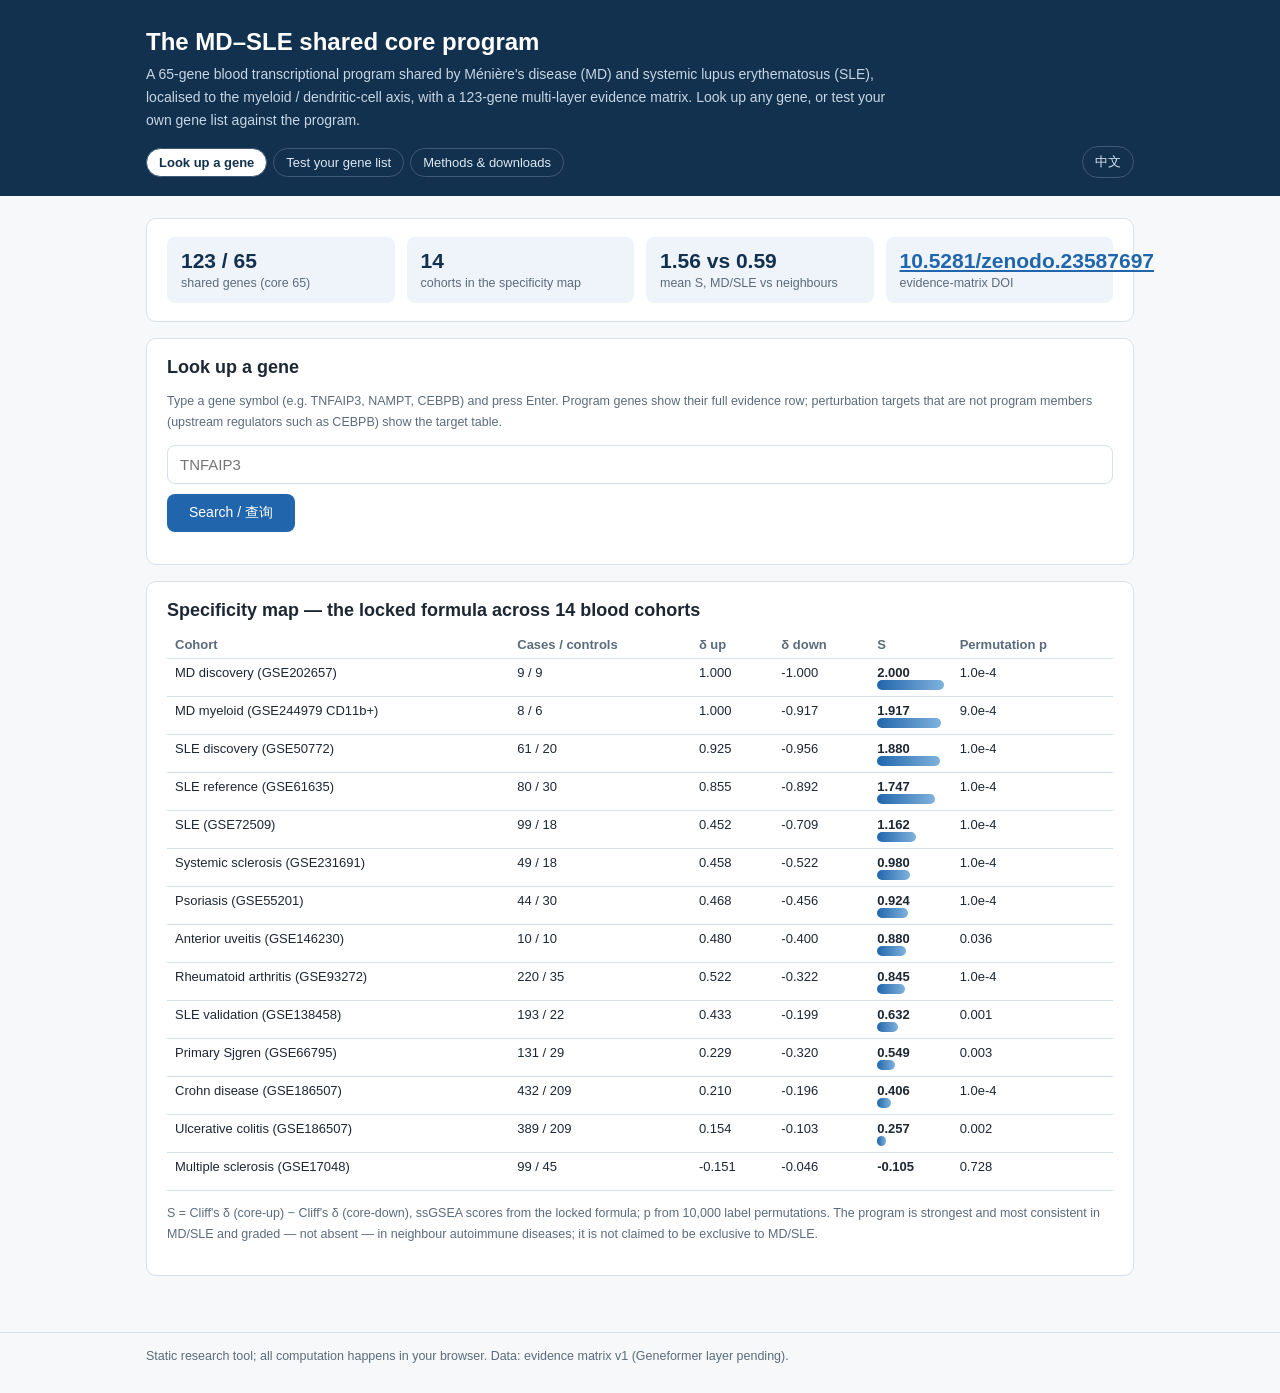
==== index.html @ d8c7081f "MD-SLE shared program explorer: gene lookup + list test + methods (data v1, Zenodo 10.5281/zenodo.23" ====
<!DOCTYPE html>
<html lang="en">
<head>
<meta charset="utf-8">
<meta name="viewport" content="width=device-width, initial-scale=1">
<title>MD–SLE Shared Core Program — Gene Lookup & Evidence Matrix</title>
<link rel="stylesheet" href="style.css?v=1">
</head>
<body>
<header>
  <div class="wrap">
    <h1 data-i18n="title">The MD–SLE shared core program</h1>
    <p data-i18n="subtitle"></p>
    <nav>
      <a href="index.html" class="on" data-i18n="nav_lookup"></a>
      <a href="analyze.html" data-i18n="nav_analyze"></a>
      <a href="methods.html" data-i18n="nav_methods"></a>
      <span class="sp"></span>
      <button class="langbtn" id="langbtn" onclick="toggleLang()">中文</button>
    </nav>
  </div>
</header>
<main>
  <div class="wrap">
    <div class="card">
      <div class="stats">
        <div class="stat"><b>123 / 65</b><span data-i18n="s_genes"></span></div>
        <div class="stat"><b>14</b><span data-i18n="s_map"></span></div>
        <div class="stat"><b>1.56 vs 0.59</b><span data-i18n="s_gap"></span></div>
        <div class="stat"><b><a href="https://doi.org/10.5281/zenodo.23587697">10.5281/zenodo.23587697</a></b><span data-i18n="s_doi"></span></div>
      </div>
    </div>
    <div class="card">
      <h2 data-i18n="lookup_h"></h2>
      <p class="small" data-i18n="lookup_hint"></p>
      <input type="text" id="gene" placeholder="TNFAIP3" onkeydown="if(event.key==='Enter')lookup()">
      <button class="go" onclick="lookup()">Search / 查询</button>
      <div id="geneout" style="margin-top:14px"></div>
    </div>
    <div class="card">
      <h2 data-i18n="map_h"></h2>
      <table>
        <thead><tr>
          <th data-i18n="th_cohort"></th><th data-i18n="th_n"></th><th data-i18n="th_dup"></th>
          <th data-i18n="th_ddn"></th><th data-i18n="th_S"></th><th data-i18n="th_p"></th>
        </tr></thead>
        <tbody id="maptbody"></tbody>
      </table>
      <p class="small" data-i18n="map_note"></p>
    </div>
  </div>
</main>
<footer>
  <div class="wrap"><span data-i18n="foot"></span></div>
</footer>
<script src="data.js?v=1"></script>
<script src="app.js?v=1"></script>
<script>window.rerender = function(){ renderMap(); }; renderMap();</script>
</body>
</html>
---- style.css ----
:root{--ink:#1d2733;--mut:#5b6b7c;--acc:#2166ac;--acc2:#b2182b;--line:#d8e0e8;--bg:#f6f8fa;--card:#fff}
*{box-sizing:border-box}
body{margin:0;font-family:-apple-system,"Segoe UI",Roboto,"Helvetica Neue",Arial,sans-serif;color:var(--ink);background:var(--bg)}
header{background:#12314e;color:#fff;padding:26px 20px 18px}
.wrap{max-width:1020px;margin:0 auto;padding:0 16px}
header h1{margin:0 0 6px;font-size:24px;line-height:1.3}
header p{margin:0;color:#c7d6e4;font-size:14px;max-width:760px}
nav{display:flex;gap:6px;flex-wrap:wrap;margin-top:14px;align-items:center}
nav a{color:#dce8f2;text-decoration:none;padding:6px 12px;border:1px solid #3d5a76;border-radius:16px;font-size:13px}
nav a.on{background:#fff;color:#12314e;font-weight:600}
nav .sp{flex:1}
.langbtn{background:transparent;border:1px solid #3d5a76;color:#dce8f2;border-radius:16px;padding:6px 12px;cursor:pointer;font-size:13px}
main{padding:22px 0 40px}
.card{background:var(--card);border:1px solid var(--line);border-radius:10px;padding:18px 20px;margin-bottom:16px}
.card h2{margin:0 0 10px;font-size:18px}
.card h3{margin:16px 0 8px;font-size:15px}
p,li{font-size:14px;line-height:1.65}
.small{font-size:12.5px;color:var(--mut)}
.stats{display:flex;gap:12px;flex-wrap:wrap}
.stat{flex:1;min-width:150px;background:#eef4fa;border-radius:8px;padding:12px 14px}
.stat b{display:block;font-size:21px;color:#12314e}
.stat span{font-size:12.5px;color:var(--mut)}
input[type=text]{width:100%;padding:10px 12px;border:1px solid var(--line);border-radius:8px;font-size:15px}
textarea{width:100%;min-height:110px;padding:10px 12px;border:1px solid var(--line);border-radius:8px;font-family:ui-monospace,Menlo,Consolas,monospace;font-size:13px}
button.go{background:var(--acc);color:#fff;border:0;border-radius:8px;padding:10px 22px;font-size:14px;cursor:pointer;margin-top:10px}
button.go:hover{background:#1a5288}
.cols{display:flex;gap:14px;flex-wrap:wrap}.cols>div{flex:1;min-width:260px}
table{border-collapse:collapse;width:100%;font-size:13px}
th,td{border-bottom:1px solid var(--line);padding:6px 8px;text-align:left;vertical-align:top}
th{color:var(--mut);font-weight:600}
.badge{display:inline-block;border-radius:10px;padding:1px 9px;font-size:12px;margin-right:5px;background:#eef4fa;color:#12314e;border:1px solid var(--line)}
.b-up{background:#fdeeee;color:var(--acc2);border-color:#f0caca}
.b-dn{background:#eaf1fb;color:var(--acc);border-color:#c4d7ee}
.kv{display:grid;grid-template-columns:repeat(auto-fill,minmax(300px,1fr));gap:4px 26px}
.kv div{font-size:13.5px;padding:5px 0;border-bottom:1px dotted var(--line)}
.kv b{color:var(--mut);font-weight:600;margin-right:8px}
.neg{color:var(--acc2)} .pos{color:#1a7a33}
footer{border-top:1px solid var(--line);padding:16px 0 30px;color:var(--mut);font-size:12.5px}
a{color:var(--acc)}
.bar{height:10px;background:linear-gradient(90deg,var(--acc),#7fb2dd);border-radius:5px}
code{background:#eef2f6;padding:1px 5px;border-radius:4px;font-size:12.5px}
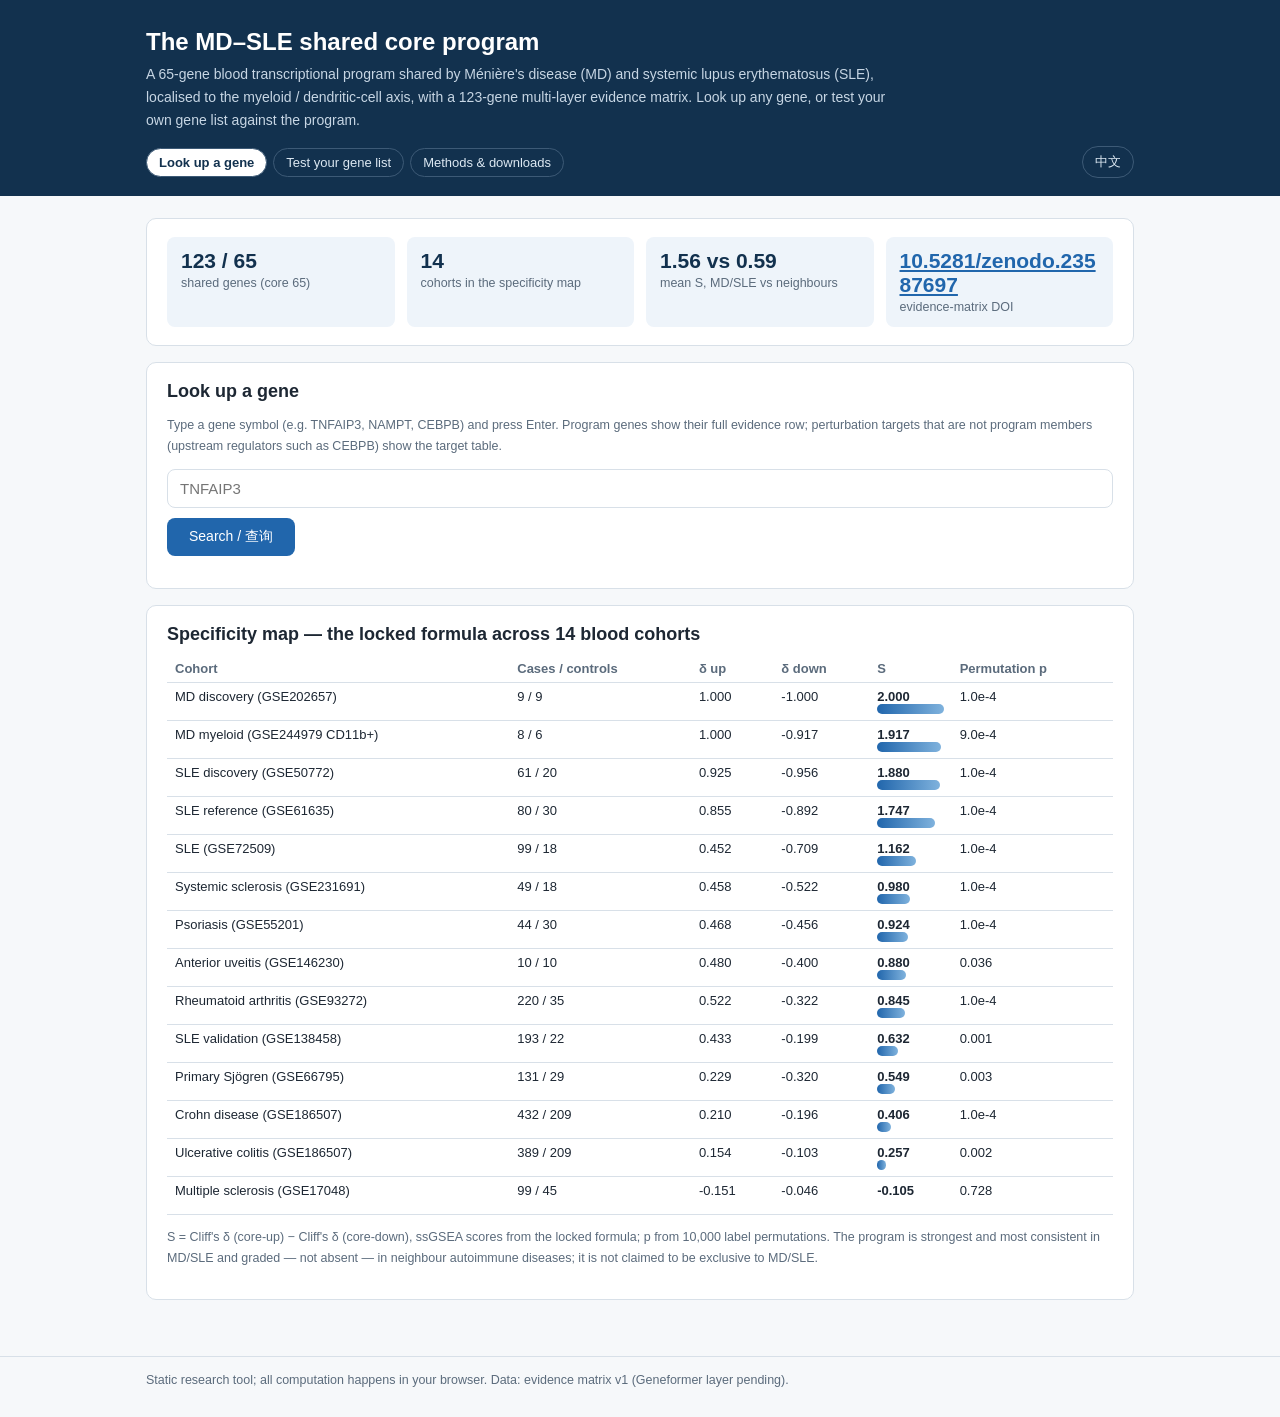
==== commit 2343e772: "Fix acceptance findings: UTF-8 locale for data build (Sjögren), DOI card overflow, enum humanisation" ====
--- a/index.html
+++ b/index.html
@@ -4,7 +4,7 @@
 <meta charset="utf-8">
 <meta name="viewport" content="width=device-width, initial-scale=1">
 <title>MD–SLE Shared Core Program — Gene Lookup & Evidence Matrix</title>
-<link rel="stylesheet" href="style.css?v=1">
+<link rel="stylesheet" href="style.css?v=2">
 </head>
 <body>
 <header>
@@ -53,8 +53,8 @@
 <footer>
   <div class="wrap"><span data-i18n="foot"></span></div>
 </footer>
-<script src="data.js?v=1"></script>
-<script src="app.js?v=1"></script>
-<script>window.rerender = function(){ renderMap(); }; renderMap();</script>
+<script src="data.js?v=2"></script>
+<script src="app.js?v=2"></script>
+<script>window.rerender = function(){ renderMap(); const g = document.getElementById("gene"); if (g && g.value.trim()) lookup(); }; renderMap();</script>
 </body>
 </html>
--- a/style.css
+++ b/style.css
@@ -18,7 +18,8 @@
 .small{font-size:12.5px;color:var(--mut)}
 .stats{display:flex;gap:12px;flex-wrap:wrap}
 .stat{flex:1;min-width:150px;background:#eef4fa;border-radius:8px;padding:12px 14px}
-.stat b{display:block;font-size:21px;color:#12314e}
+.stat b{display:block;font-size:21px;color:#12314e;overflow-wrap:anywhere}
+td:last-child{white-space:nowrap}
 .stat span{font-size:12.5px;color:var(--mut)}
 input[type=text]{width:100%;padding:10px 12px;border:1px solid var(--line);border-radius:8px;font-size:15px}
 textarea{width:100%;min-height:110px;padding:10px 12px;border:1px solid var(--line);border-radius:8px;font-family:ui-monospace,Menlo,Consolas,monospace;font-size:13px}
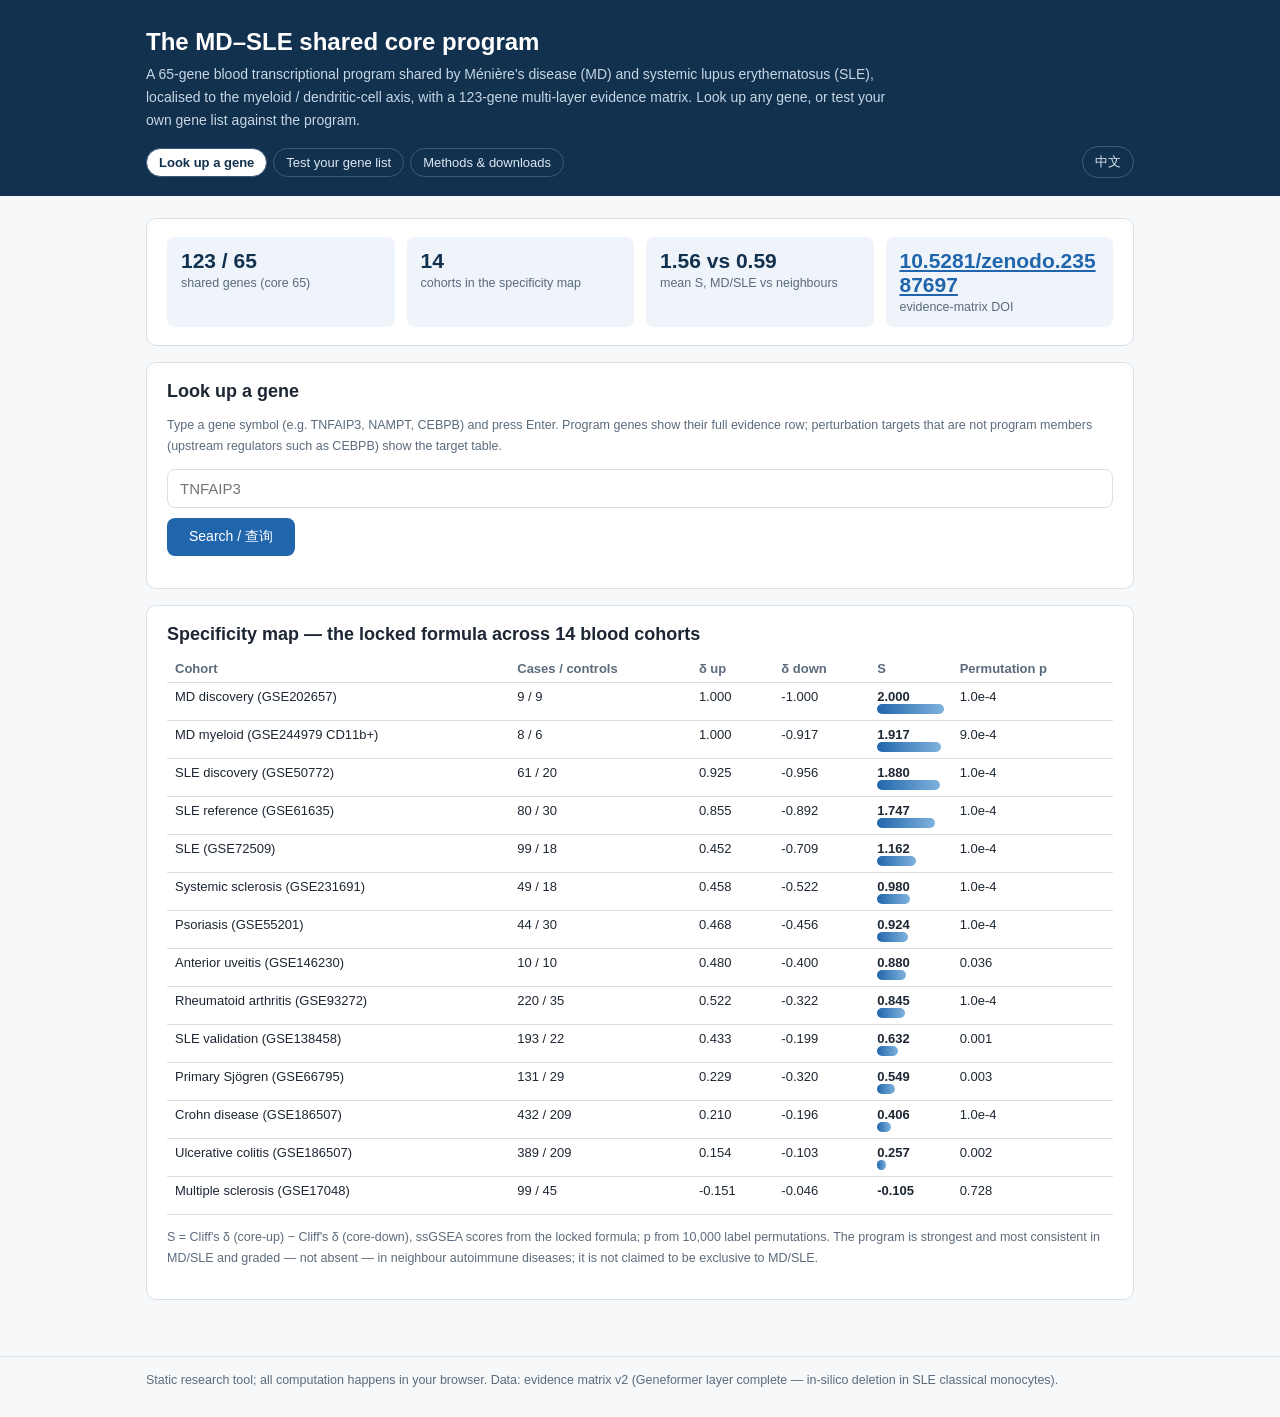
==== commit 1f93b47a: "Fill Geneformer layer: in-silico deletion impact in SLE classical monocytes (CEBPB 40.28%, TNFAIP3 3" ====
--- a/index.html
+++ b/index.html
@@ -4,7 +4,7 @@
 <meta charset="utf-8">
 <meta name="viewport" content="width=device-width, initial-scale=1">
 <title>MD–SLE Shared Core Program — Gene Lookup & Evidence Matrix</title>
-<link rel="stylesheet" href="style.css?v=2">
+<link rel="stylesheet" href="style.css?v=3">
 </head>
 <body>
 <header>
@@ -53,8 +53,8 @@
 <footer>
   <div class="wrap"><span data-i18n="foot"></span></div>
 </footer>
-<script src="data.js?v=2"></script>
-<script src="app.js?v=2"></script>
+<script src="data.js?v=3"></script>
+<script src="app.js?v=3"></script>
 <script>window.rerender = function(){ renderMap(); const g = document.getElementById("gene"); if (g && g.value.trim()) lookup(); }; renderMap();</script>
 </body>
 </html>
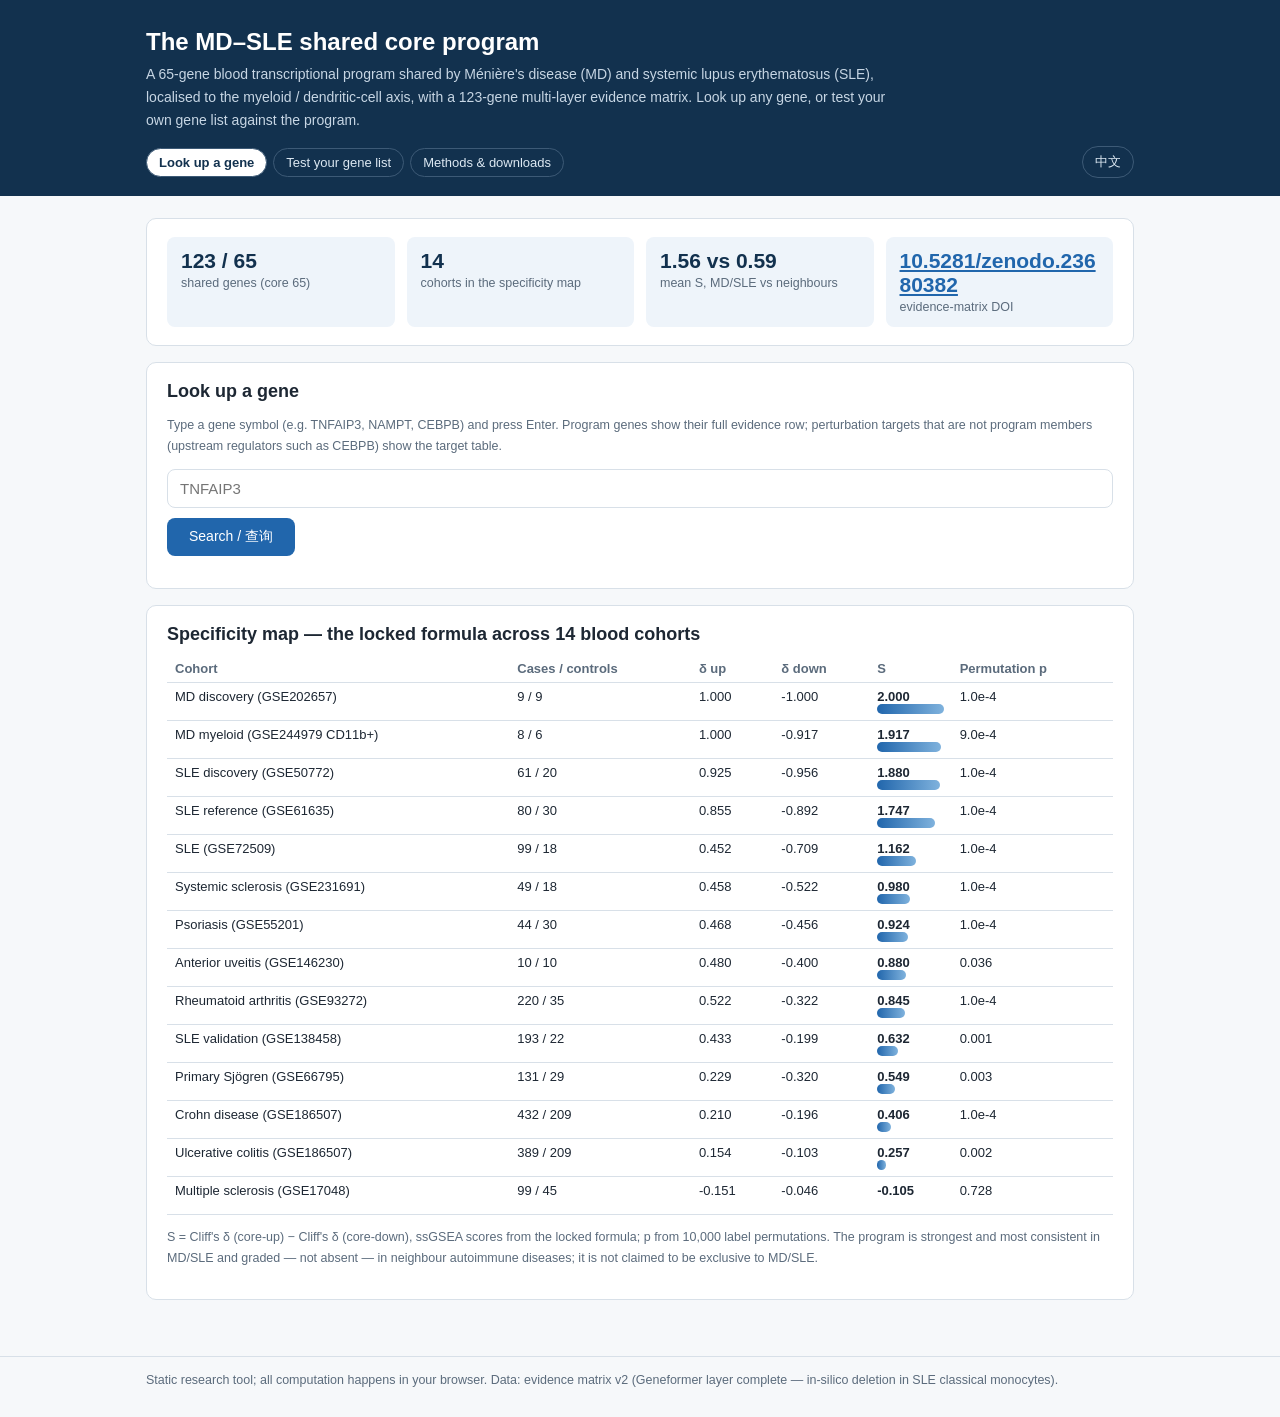
==== commit 1a578db6: "Fix stale v1 labels: homepage/methods DOI v1 -> v2 (23680382), download label 123x38 -> v2 columns p" ====
--- a/index.html
+++ b/index.html
@@ -27,7 +27,7 @@
         <div class="stat"><b>123 / 65</b><span data-i18n="s_genes"></span></div>
         <div class="stat"><b>14</b><span data-i18n="s_map"></span></div>
         <div class="stat"><b>1.56 vs 0.59</b><span data-i18n="s_gap"></span></div>
-        <div class="stat"><b><a href="https://doi.org/10.5281/zenodo.23587697">10.5281/zenodo.23587697</a></b><span data-i18n="s_doi"></span></div>
+        <div class="stat"><b><a href="https://doi.org/10.5281/zenodo.23680382">10.5281/zenodo.23680382</a></b><span data-i18n="s_doi"></span></div>
       </div>
     </div>
     <div class="card">
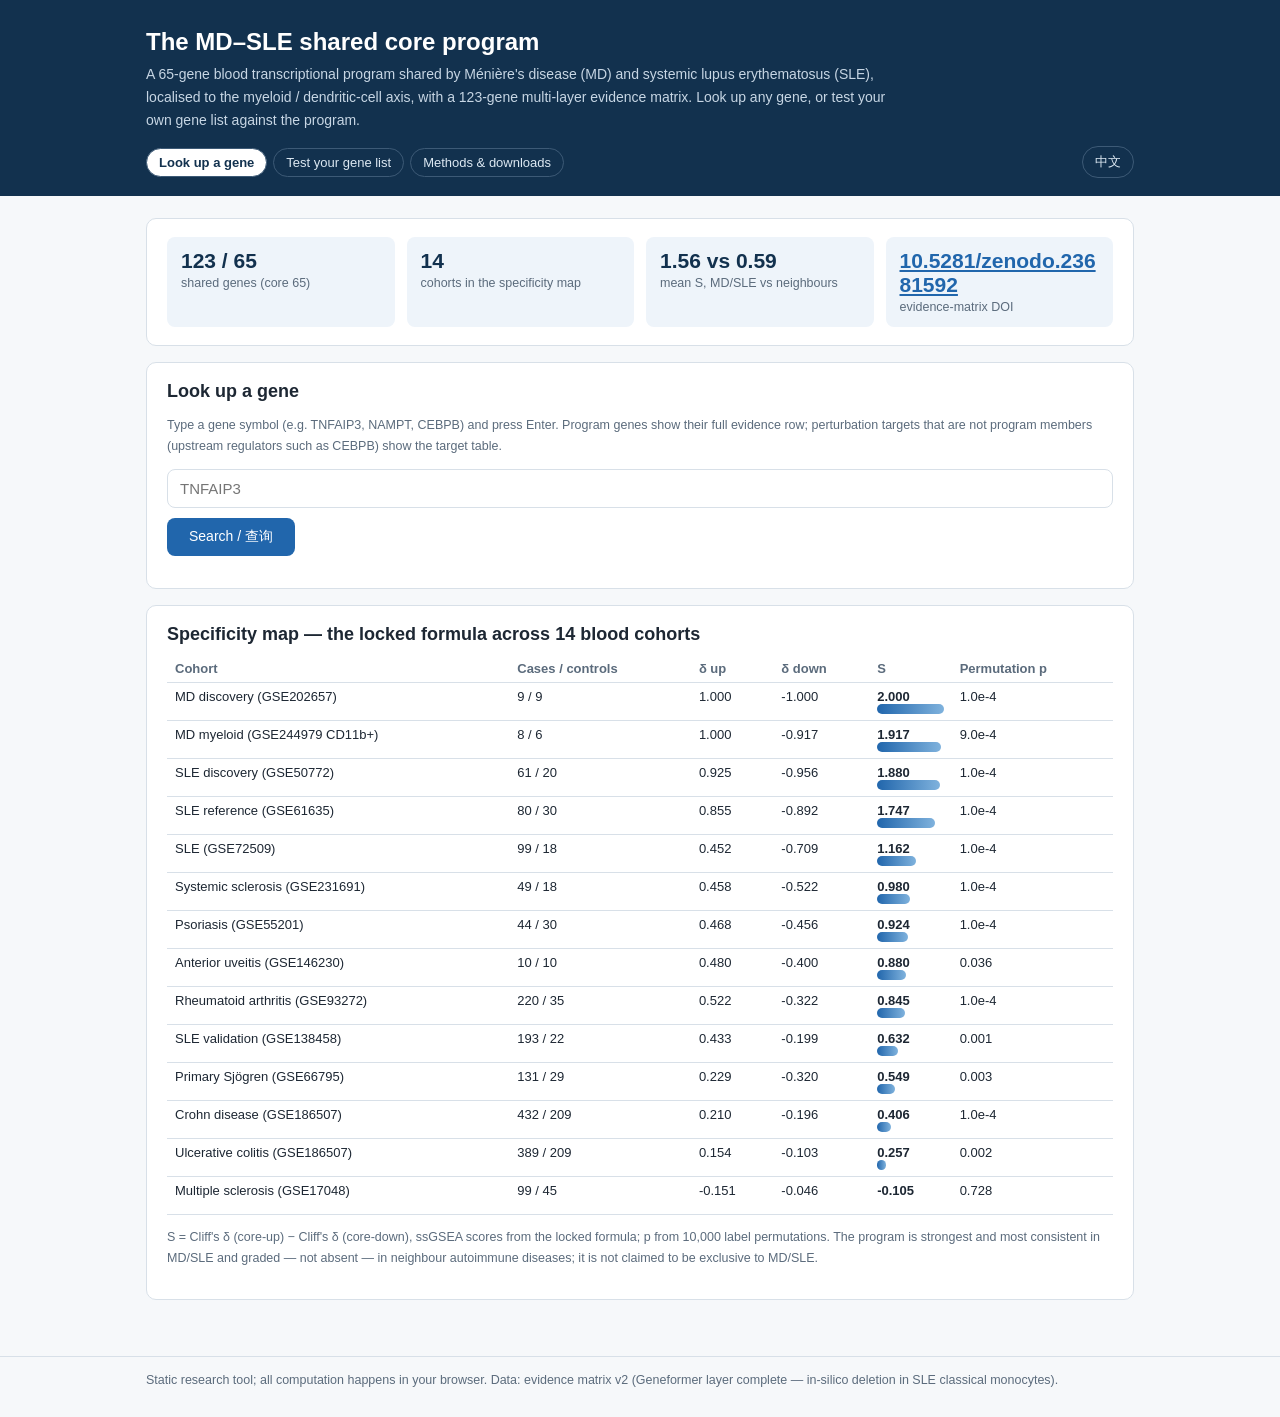
==== commit 1c27198a: "Point archive DOI to Zenodo v3 (10.5281/zenodo.23681592; geneformer_status corrected)" ====
--- a/index.html
+++ b/index.html
@@ -27,7 +27,7 @@
         <div class="stat"><b>123 / 65</b><span data-i18n="s_genes"></span></div>
         <div class="stat"><b>14</b><span data-i18n="s_map"></span></div>
         <div class="stat"><b>1.56 vs 0.59</b><span data-i18n="s_gap"></span></div>
-        <div class="stat"><b><a href="https://doi.org/10.5281/zenodo.23680382">10.5281/zenodo.23680382</a></b><span data-i18n="s_doi"></span></div>
+        <div class="stat"><b><a href="https://doi.org/10.5281/zenodo.23681592">10.5281/zenodo.23681592</a></b><span data-i18n="s_doi"></span></div>
       </div>
     </div>
     <div class="card">
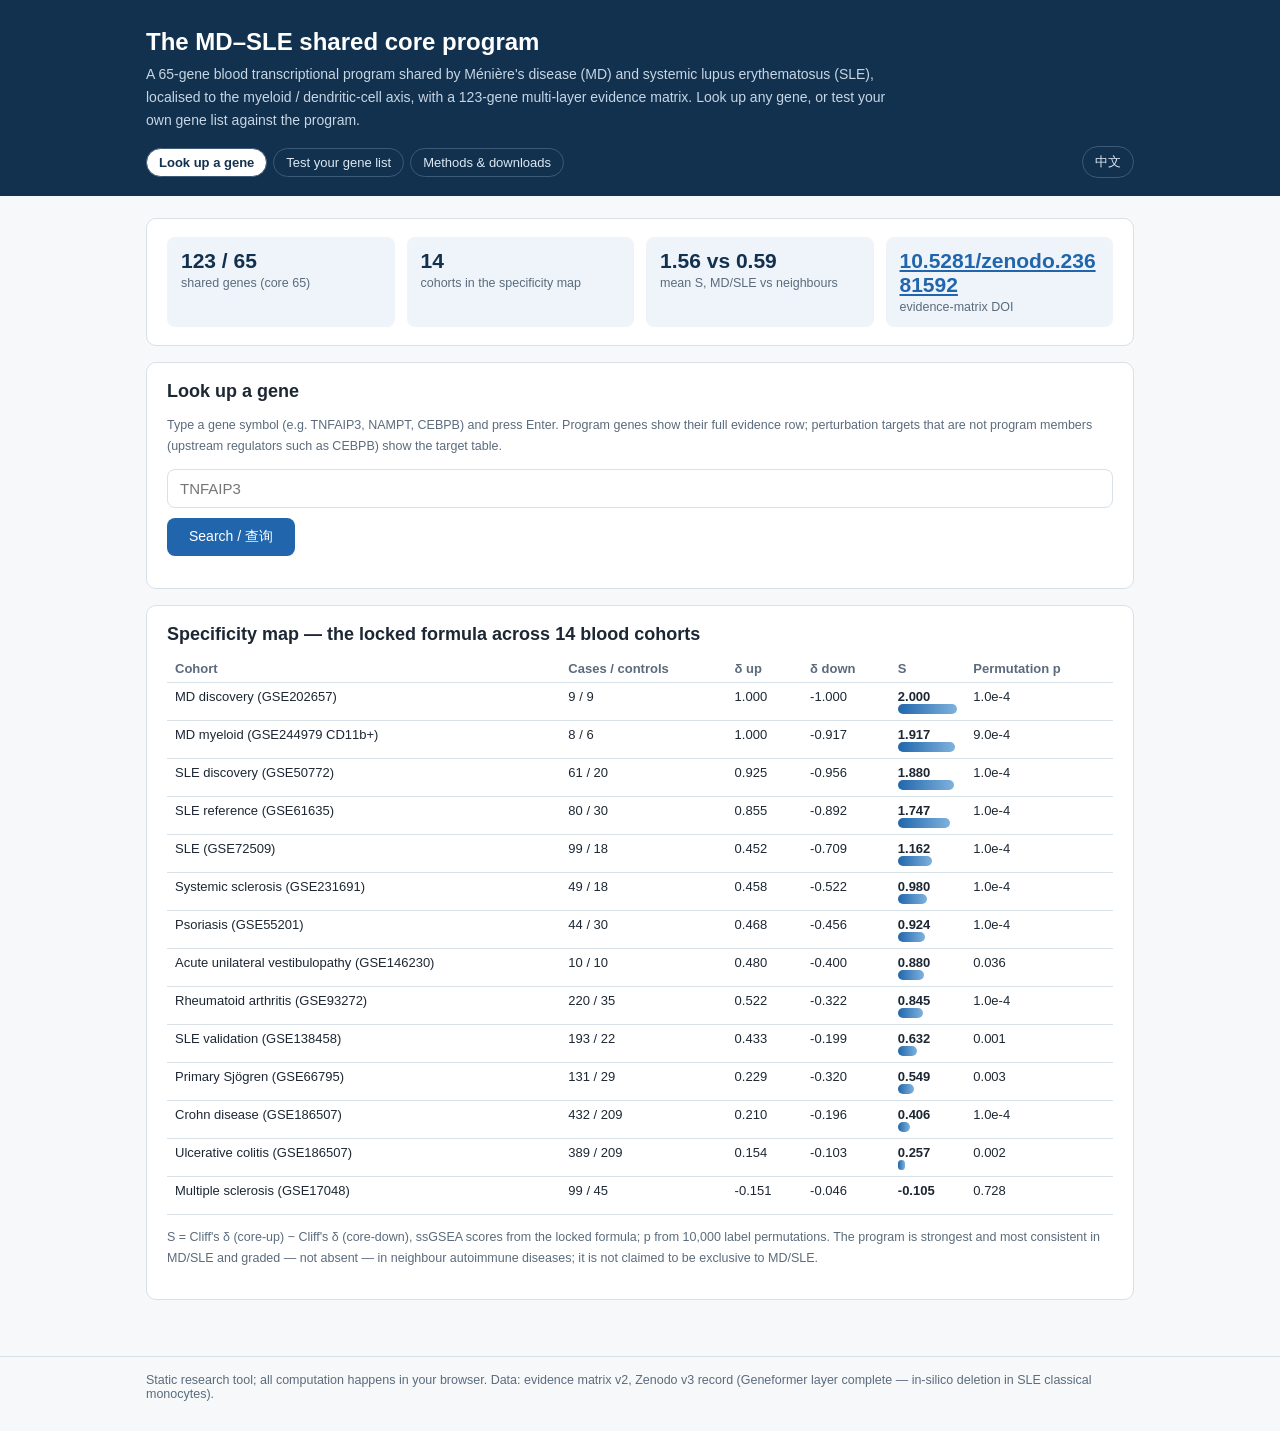
==== commit dab2fc71: "Fix GSE146230 label on homepage specificity table: Acute unilateral vestibulopathy (was Anterior uve" ====
--- a/index.html
+++ b/index.html
@@ -53,7 +53,7 @@
 <footer>
   <div class="wrap"><span data-i18n="foot"></span></div>
 </footer>
-<script src="data.js?v=3"></script>
+<script src="data.js?v=4"></script>
 <script src="app.js?v=3"></script>
 <script>window.rerender = function(){ renderMap(); const g = document.getElementById("gene"); if (g && g.value.trim()) lookup(); }; renderMap();</script>
 </body>
